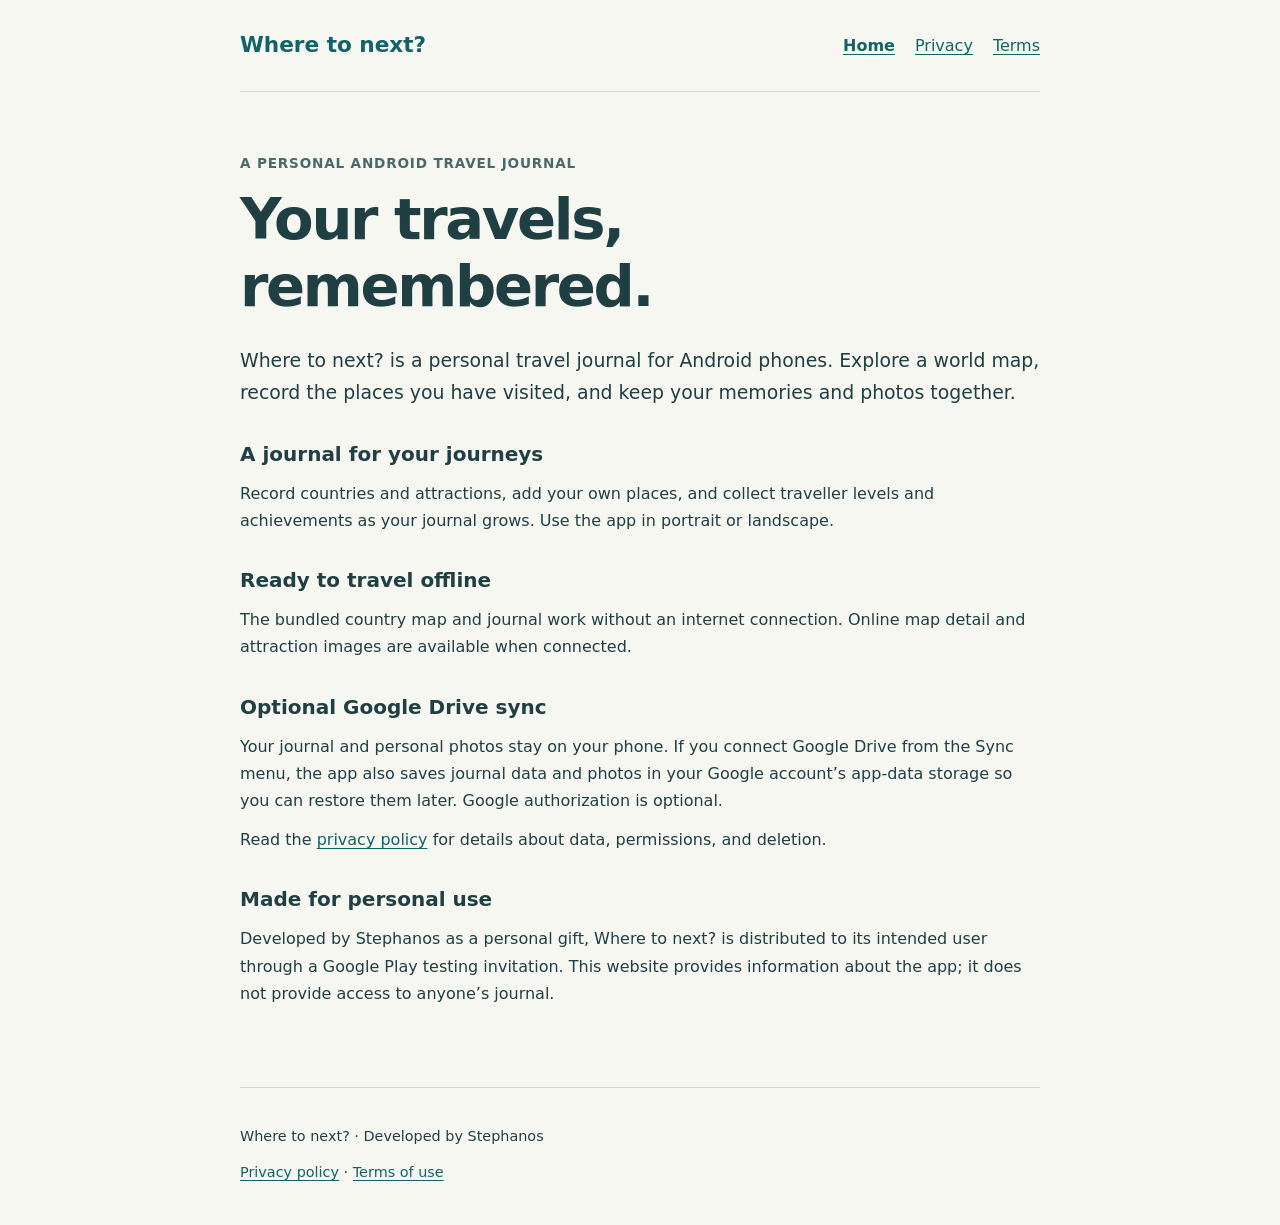
==== index.html @ e72850fd "Publish app information, privacy policy, and terms" ====
<!doctype html>
<html lang="en">
<head>
<meta charset="utf-8">
<meta name="viewport" content="width=device-width, initial-scale=1">
<meta name="description" content="Where to next? — a personal Android travel journal with optional Google Drive sync.">
<title>Your travels, remembered. | Where to next?</title>
<link rel="stylesheet" href="styles.css">
</head>
<body>
<a class="skip" href="#main">Skip to content</a>
<header><a class="brand" href="index.html">Where to next?</a><nav aria-label="Main navigation"><a href="index.html" aria-current="page">Home</a><a href="privacy.html">Privacy</a><a href="terms.html">Terms</a></nav></header>
<main id="main"><p class="eyebrow">A personal Android travel journal</p><h1>Your travels, remembered.</h1><p class="intro">Where to next? is a personal travel journal for Android phones. Explore a world map, record the places you have visited, and keep your memories and photos together.</p>
<section><h2>A journal for your journeys</h2><p>Record countries and attractions, add your own places, and collect traveller levels and achievements as your journal grows. Use the app in portrait or landscape.</p></section>
<section><h2>Ready to travel offline</h2><p>The bundled country map and journal work without an internet connection. Online map detail and attraction images are available when connected.</p></section>
<section><h2>Optional Google Drive sync</h2><p>Your journal and personal photos stay on your phone. If you connect Google Drive from the Sync menu, the app also saves journal data and photos in your Google account’s app-data storage so you can restore them later. Google authorization is optional.</p><p>Read the <a href="privacy.html">privacy policy</a> for details about data, permissions, and deletion.</p></section>
<section><h2>Made for personal use</h2><p>Developed by Stephanos as a personal gift, Where to next? is distributed to its intended user through a Google Play testing invitation. This website provides information about the app; it does not provide access to anyone’s journal.</p></section></main>
<footer><p>Where to next? · Developed by Stephanos</p><a href="privacy.html">Privacy policy</a> · <a href="terms.html">Terms of use</a></footer>
</body>
</html>
---- styles.css ----
* { box-sizing: border-box; }
:root { color-scheme: light; font-family: system-ui, sans-serif; color: #203f43; background: #f6f7f1; line-height: 1.7; }
body { margin: 0; }
a { color: #126367; text-underline-offset: .2em; overflow-wrap: anywhere; }
a:focus-visible { outline: 3px solid #9b4e11; outline-offset: 5px; }
header, main, footer { width: calc(100% - 2.5rem); max-width: 800px; margin-inline: auto; }
header { display: flex; flex-wrap: wrap; align-items: center; justify-content: space-between; gap: 1rem; padding-block: 1.5rem; border-bottom: 1px solid #cbd8d4; }
.brand { font-size: 1.35rem; font-weight: 750; text-decoration: none; }
nav { display: flex; flex-wrap: wrap; gap: 1.25rem; }
nav a { display: inline-block; padding-block: .5rem; }
[aria-current="page"] { font-weight: 750; }
main { padding-block: 3rem; }
h1 { font-size: clamp(2rem, 6vw, 3.6rem); line-height: 1.15; letter-spacing: -.04em; margin-block: .7rem 1.5rem; }
h2 { font-size: 1.25rem; line-height: 1.4; margin-bottom: .5rem; }
section { margin-block: 2rem; }
p { margin-block: .75rem; }
.intro { font-size: 1.18rem; }
.eyebrow { color: #49696a; font-size: .85rem; font-weight: 700; letter-spacing: .06em; text-transform: uppercase; }
footer { padding-block: 1.5rem 2.5rem; border-top: 1px solid #cbd8d4; font-size: .9rem; }
code { overflow-wrap: anywhere; }
.skip { position: absolute; left: 1rem; top: -10rem; padding: .5rem; background: white; }
.skip:focus { top: .5rem; }
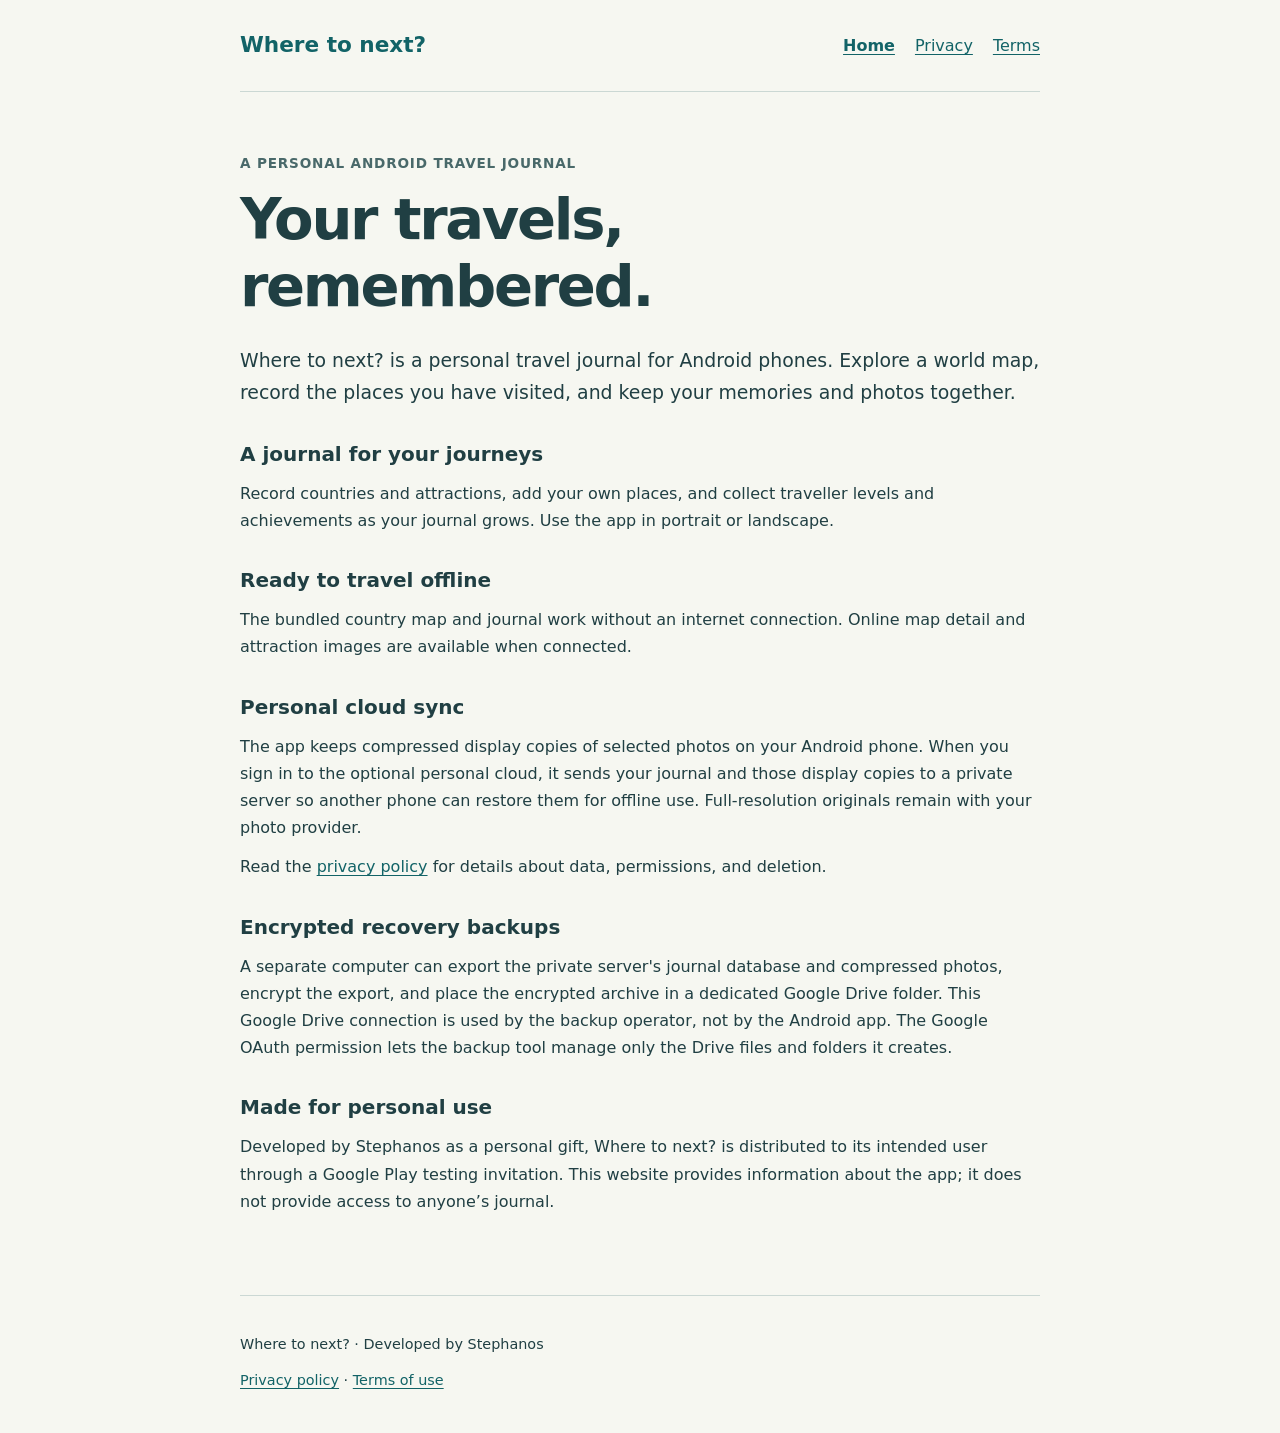
==== commit 146579ca: "Update index.html" ====
--- a/index.html
+++ b/index.html
@@ -1,9 +1,10 @@
 <!doctype html>
 <html lang="en">
 <head>
+<meta name="google-site-verification" content="btaeKWT1KqJ7hxvyF7LxJ61AYgR3PX5UhVT_aGav9S0" />
 <meta charset="utf-8">
 <meta name="viewport" content="width=device-width, initial-scale=1">
-<meta name="description" content="Where to next? — a personal Android travel journal with optional Google Drive sync.">
+<meta name="description" content="Where to next? — a personal Android travel journal with private cloud sync and encrypted recovery backups.">
 <title>Your travels, remembered. | Where to next?</title>
 <link rel="stylesheet" href="styles.css">
 </head>
@@ -13,7 +14,8 @@
 <main id="main"><p class="eyebrow">A personal Android travel journal</p><h1>Your travels, remembered.</h1><p class="intro">Where to next? is a personal travel journal for Android phones. Explore a world map, record the places you have visited, and keep your memories and photos together.</p>
 <section><h2>A journal for your journeys</h2><p>Record countries and attractions, add your own places, and collect traveller levels and achievements as your journal grows. Use the app in portrait or landscape.</p></section>
 <section><h2>Ready to travel offline</h2><p>The bundled country map and journal work without an internet connection. Online map detail and attraction images are available when connected.</p></section>
-<section><h2>Optional Google Drive sync</h2><p>Your journal and personal photos stay on your phone. If you connect Google Drive from the Sync menu, the app also saves journal data and photos in your Google account’s app-data storage so you can restore them later. Google authorization is optional.</p><p>Read the <a href="privacy.html">privacy policy</a> for details about data, permissions, and deletion.</p></section>
+<section><h2>Personal cloud sync</h2><p>The app keeps compressed display copies of selected photos on your Android phone. When you sign in to the optional personal cloud, it sends your journal and those display copies to a private server so another phone can restore them for offline use. Full-resolution originals remain with your photo provider.</p><p>Read the <a href="privacy.html">privacy policy</a> for details about data, permissions, and deletion.</p></section>
+<section><h2>Encrypted recovery backups</h2><p>A separate computer can export the private server's journal database and compressed photos, encrypt the export, and place the encrypted archive in a dedicated Google Drive folder. This Google Drive connection is used by the backup operator, not by the Android app. The Google OAuth permission lets the backup tool manage only the Drive files and folders it creates.</p></section>
 <section><h2>Made for personal use</h2><p>Developed by Stephanos as a personal gift, Where to next? is distributed to its intended user through a Google Play testing invitation. This website provides information about the app; it does not provide access to anyone’s journal.</p></section></main>
 <footer><p>Where to next? · Developed by Stephanos</p><a href="privacy.html">Privacy policy</a> · <a href="terms.html">Terms of use</a></footer>
 </body>
